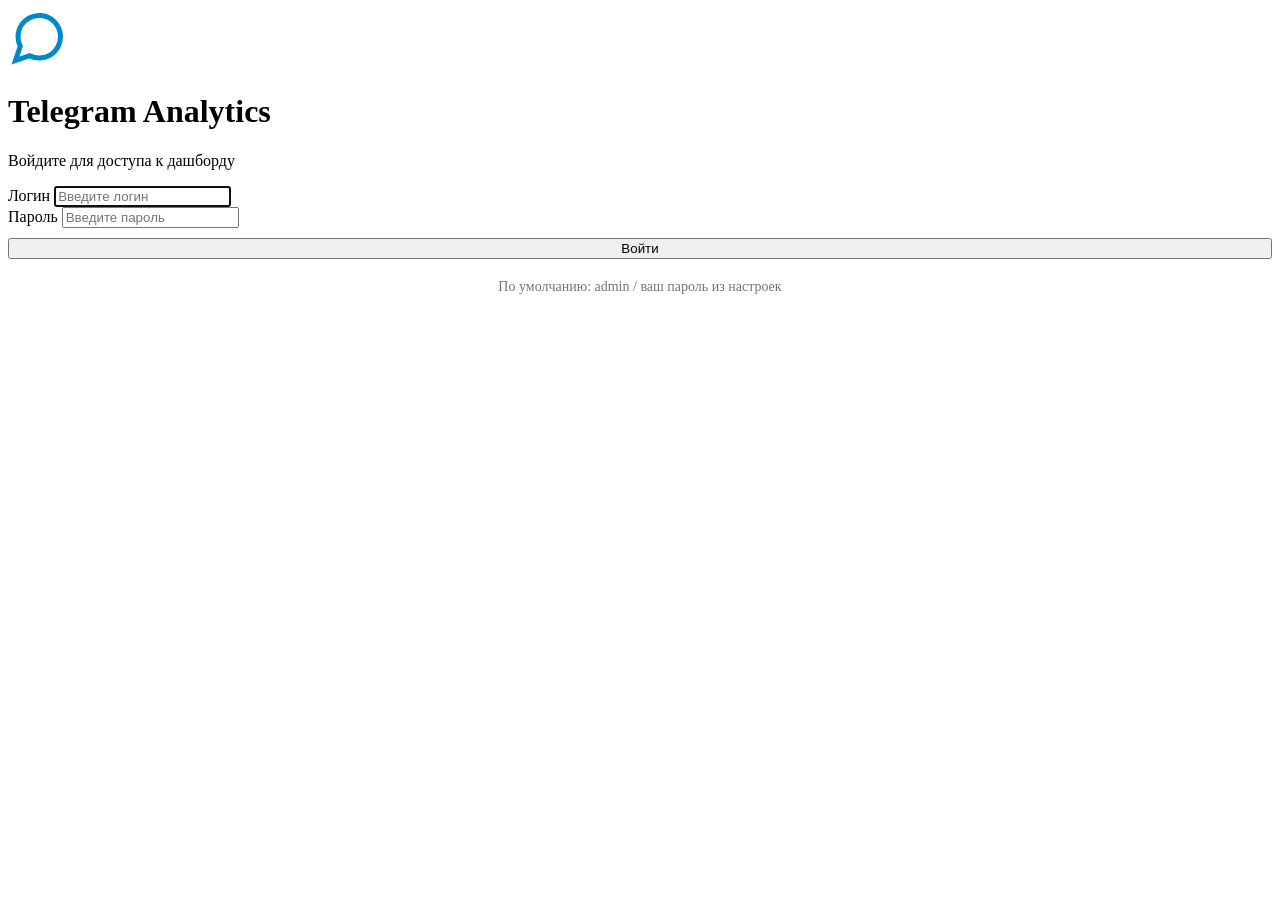
==== app/web/static/login.html @ 4b6a1834 "first commit" ====
<!DOCTYPE html>
<html lang="ru">
<head>
    <meta charset="UTF-8">
    <meta name="viewport" content="width=device-width, initial-scale=1.0">
    <title>Вход - Telegram Chat Analytics</title>
    <link rel="stylesheet" href="/static/style.css">
</head>
<body>
    <div class="login-container">
        <div class="login-card">
            <div class="login-header">
                <svg width="60" height="60" viewBox="0 0 24 24" fill="none" stroke="#0088cc" stroke-width="2">
                    <path d="M21 11.5a8.38 8.38 0 0 1-.9 3.8 8.5 8.5 0 0 1-7.6 4.7 8.38 8.38 0 0 1-3.8-.9L3 21l1.9-5.7a8.38 8.38 0 0 1-.9-3.8 8.5 8.5 0 0 1 4.7-7.6 8.38 8.38 0 0 1 3.8-.9h.5a8.48 8.48 0 0 1 8 8v.5z"/>
                </svg>
                <h1>Telegram Analytics</h1>
                <p>Войдите для доступа к дашборду</p>
            </div>

            <form id="loginForm">
                <div id="alertContainer"></div>

                <div class="form-group">
                    <label for="username" class="form-label">Логин</label>
                    <input
                        type="text"
                        id="username"
                        name="username"
                        class="form-control"
                        placeholder="Введите логин"
                        required
                        autofocus
                    >
                </div>

                <div class="form-group">
                    <label for="password" class="form-label">Пароль</label>
                    <input
                        type="password"
                        id="password"
                        name="password"
                        class="form-control"
                        placeholder="Введите пароль"
                        required
                    >
                </div>

                <button type="submit" class="btn btn-primary" style="width: 100%; margin-top: 10px;">
                    <span id="loginButtonText">Войти</span>
                    <span id="loginSpinner" class="loading" style="display: none;"></span>
                </button>
            </form>

            <p style="text-align: center; margin-top: 20px; color: #757575; font-size: 14px;">
                По умолчанию: admin / ваш пароль из настроек
            </p>
        </div>
    </div>

    <script>
        const loginForm = document.getElementById('loginForm');
        const usernameInput = document.getElementById('username');
        const passwordInput = document.getElementById('password');
        const loginButtonText = document.getElementById('loginButtonText');
        const loginSpinner = document.getElementById('loginSpinner');
        const alertContainer = document.getElementById('alertContainer');

        function showAlert(message, type = 'danger') {
            alertContainer.innerHTML = `
                <div class="alert alert-${type}">
                    ${message}
                </div>
            `;
            setTimeout(() => {
                alertContainer.innerHTML = '';
            }, 5000);
        }

        function setLoading(loading) {
            loginButtonText.style.display = loading ? 'none' : 'inline';
            loginSpinner.style.display = loading ? 'inline-block' : 'none';
            loginForm.querySelector('button[type="submit"]').disabled = loading;
        }

        loginForm.addEventListener('submit', async (e) => {
            e.preventDefault();

            const username = usernameInput.value.trim();
            const password = passwordInput.value;

            if (!username || !password) {
                showAlert('Пожалуйста, заполните все поля');
                return;
            }

            setLoading(true);

            try {
                const response = await fetch('/api/auth/login', {
                    method: 'POST',
                    headers: {
                        'Content-Type': 'application/json',
                    },
                    body: JSON.stringify({ username, password })
                });

                const data = await response.json();

                if (response.ok) {
                    // Store token
                    localStorage.setItem('token', data.access_token);
                    localStorage.setItem('username', data.username);

                    // Redirect to dashboard
                    window.location.href = '/';
                } else {
                    showAlert(data.detail || 'Ошибка входа', 'danger');
                }
            } catch (error) {
                showAlert('Ошибка соединения с сервером', 'danger');
                console.error('Login error:', error);
            } finally {
                setLoading(false);
            }
        });

        // Check if already logged in
        if (localStorage.getItem('token')) {
            window.location.href = '/';
        }

        // Allow Enter key to submit
        passwordInput.addEventListener('keypress', (e) => {
            if (e.key === 'Enter') {
                loginForm.dispatchEvent(new Event('submit'));
            }
        });
    </script>
</body>
</html>
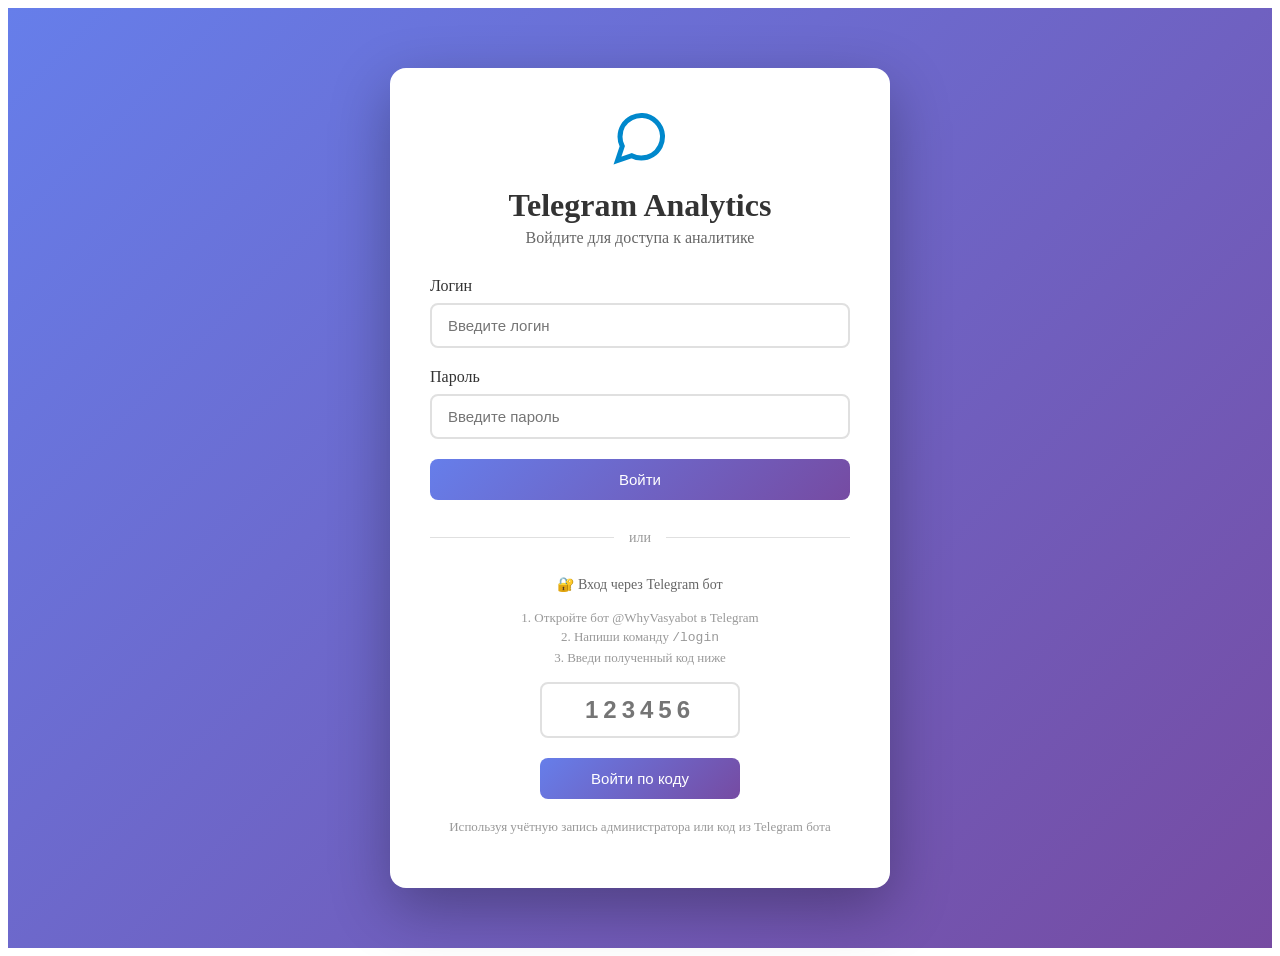
==== commit d97d1c60: "first rew" ====
--- a/app/web/static/login.html
+++ b/app/web/static/login.html
@@ -5,6 +5,146 @@
     <meta name="viewport" content="width=device-width, initial-scale=1.0">
     <title>Вход - Telegram Chat Analytics</title>
     <link rel="stylesheet" href="/static/style.css">
+    <script src="https://telegram.org/js/telegram-widget.js?4"></script>
+    <style>
+        .login-container {
+            min-height: 100vh;
+            display: flex;
+            align-items: center;
+            justify-content: center;
+            background: linear-gradient(135deg, #667eea 0%, #764ba2 100%);
+            padding: 20px;
+        }
+        .login-card {
+            background: white;
+            border-radius: 16px;
+            padding: 40px;
+            box-shadow: 0 20px 60px rgba(0,0,0,0.3);
+            width: 100%;
+            max-width: 420px;
+        }
+        .login-header {
+            text-align: center;
+            margin-bottom: 30px;
+        }
+        .login-header h1 {
+            margin: 15px 0 5px;
+            color: #333;
+        }
+        .login-header p {
+            color: #666;
+            margin: 0;
+        }
+        .form-group {
+            margin-bottom: 20px;
+        }
+        .form-label {
+            display: block;
+            margin-bottom: 8px;
+            font-weight: 500;
+            color: #333;
+        }
+        .form-control {
+            width: 100%;
+            padding: 12px 16px;
+            border: 2px solid #e0e0e0;
+            border-radius: 8px;
+            font-size: 15px;
+            box-sizing: border-box;
+            transition: border-color 0.3s;
+        }
+        .form-control:focus {
+            outline: none;
+            border-color: #667eea;
+        }
+        .btn {
+            padding: 12px 24px;
+            border: none;
+            border-radius: 8px;
+            font-size: 15px;
+            font-weight: 500;
+            cursor: pointer;
+            transition: all 0.3s;
+        }
+        .btn-primary {
+            background: linear-gradient(135deg, #667eea 0%, #764ba2 100%);
+            color: white;
+            width: 100%;
+        }
+        .btn-primary:hover:not(:disabled) {
+            transform: translateY(-2px);
+            box-shadow: 0 8px 20px rgba(102, 126, 234, 0.4);
+        }
+        .btn-primary:disabled {
+            opacity: 0.6;
+            cursor: not-allowed;
+        }
+        .btn-secondary {
+            background: #f0f0f0;
+            color: #333;
+        }
+        .alert {
+            padding: 12px 16px;
+            border-radius: 8px;
+            margin-bottom: 20px;
+        }
+        .alert-danger {
+            background: #fee;
+            color: #c33;
+            border: 1px solid #fcc;
+        }
+        .alert-success {
+            background: #efe;
+            color: #3c3;
+            border: 1px solid #cfc;
+        }
+        .loading {
+            display: inline-block;
+            width: 16px;
+            height: 16px;
+            border: 2px solid #fff;
+            border-radius: 50%;
+            border-top-color: transparent;
+            animation: spin 0.8s linear infinite;
+        }
+        @keyframes spin {
+            to { transform: rotate(360deg); }
+        }
+        details {
+            margin-top: 30px;
+        }
+        summary {
+            cursor: pointer;
+            color: #666;
+            font-size: 14px;
+            padding: 10px;
+            user-select: none;
+        }
+        summary:hover {
+            color: #333;
+        }
+        .telegram-widget-container {
+            margin: 30px 0;
+            text-align: center;
+        }
+        .divider {
+            display: flex;
+            align-items: center;
+            margin: 30px 0;
+        }
+        .divider::before,
+        .divider::after {
+            content: '';
+            flex: 1;
+            height: 1px;
+            background: #e0e0e0;
+        }
+        .divider span {
+            padding: 0 15px;
+            color: #999;
+            font-size: 14px;
+        }
+    </style>
 </head>
 <body>
     <div class="login-container">
@@ -14,9 +154,10 @@
                     <path d="M21 11.5a8.38 8.38 0 0 1-.9 3.8 8.5 8.5 0 0 1-7.6 4.7 8.38 8.38 0 0 1-3.8-.9L3 21l1.9-5.7a8.38 8.38 0 0 1-.9-3.8 8.5 8.5 0 0 1 4.7-7.6 8.38 8.38 0 0 1 3.8-.9h.5a8.48 8.48 0 0 1 8 8v.5z"/>
                 </svg>
                 <h1>Telegram Analytics</h1>
-                <p>Войдите для доступа к дашборду</p>
+                <p>Войдите для доступа к аналитике</p>
             </div>
 
+            <!-- Superadmin Login Form -->
             <form id="loginForm">
                 <div id="alertContainer"></div>
 
@@ -28,8 +169,8 @@
                         name="username"
                         class="form-control"
                         placeholder="Введите логин"
+                        autocomplete="username"
                         required
-                        autofocus
                     >
                 </div>
 
@@ -41,62 +182,118 @@
                         name="password"
                         class="form-control"
                         placeholder="Введите пароль"
+                        autocomplete="current-password"
                         required
                     >
                 </div>
 
-                <button type="submit" class="btn btn-primary" style="width: 100%; margin-top: 10px;">
+                <button type="submit" class="btn btn-primary">
                     <span id="loginButtonText">Войти</span>
                     <span id="loginSpinner" class="loading" style="display: none;"></span>
                 </button>
             </form>
 
-            <p style="text-align: center; margin-top: 20px; color: #757575; font-size: 14px;">
-                По умолчанию: admin / ваш пароль из настроек
+            <div class="divider">
+                <span>или</span>
+            </div>
+
+            <!-- OTP Login Section -->
+            <div style="text-align: center; margin: 20px 0;">
+                <p style="color: #666; font-size: 14px; margin-bottom: 15px;">
+                    🔐 Вход через Telegram бот
+                </p>
+                <p style="color: #999; font-size: 13px; margin-bottom: 15px; line-height: 1.5;">
+                    1. Откройте бот @WhyVasyabot в Telegram<br>
+                    2. Напиши команду <code>/login</code><br>
+                    3. Введи полученный код ниже
+                </p>
+                <form id="otpForm" style="max-width: 200px; margin: 0 auto;">
+                    <div class="form-group">
+                        <input
+                            type="text"
+                            id="otpCode"
+                            name="otpCode"
+                            class="form-control"
+                            placeholder="123456"
+                            maxlength="6"
+                            pattern="[0-9]{6}"
+                            style="text-align: center; font-size: 24px; letter-spacing: 5px; font-weight: bold;"
+                            autocomplete="one-time-code"
+                            required
+                        >
+                    </div>
+                    <button type="submit" class="btn btn-primary" style="width: 100%;">
+                        <span id="otpButtonText">Войти по коду</span>
+                        <span id="otpSpinner" class="loading" style="display: none;"></span>
+                    </button>
+                </form>
+            </div>
+
+            <!-- Telegram Login Widget (hidden, replaced with OTP) -->
+            <div id="telegram-login-btn" class="telegram-widget-container" style="display: none;"></div>
+
+            <p style="text-align: center; margin-top: 20px; color: #999; font-size: 13px;">
+                Используя учётную запись администратора или код из Telegram бота
             </p>
         </div>
     </div>
 
     <script>
-        const loginForm = document.getElementById('loginForm');
-        const usernameInput = document.getElementById('username');
-        const passwordInput = document.getElementById('password');
-        const loginButtonText = document.getElementById('loginButtonText');
-        const loginSpinner = document.getElementById('loginSpinner');
-        const alertContainer = document.getElementById('alertContainer');
-
+        const botUsername = 'YOUR_BOT_USERNAME';
+
+        // Debug: Log bot username
+        console.log('[DEBUG] Bot username:', botUsername);
+        console.log('[DEBUG] Widget should load:', botUsername && botUsername !== '__CONFIG_PLACEHOLDER__');
+
+        // Clear any password from URL (security)
+        if (window.location.search && window.location.search.includes('password')) {
+            const url = new URL(window.location.href);
+            url.searchParams.delete('password');
+            window.history.replaceState({}, '', url.toString());
+        }
+
+        // Check if already logged in
+        if (localStorage.getItem('token')) {
+            window.location.href = '/';
+        }
+
+        // Show alert message
         function showAlert(message, type = 'danger') {
-            alertContainer.innerHTML = `
+            const container = document.getElementById('alertContainer');
+            container.innerHTML = `
                 <div class="alert alert-${type}">
                     ${message}
                 </div>
             `;
             setTimeout(() => {
-                alertContainer.innerHTML = '';
+                container.innerHTML = '';
             }, 5000);
         }
 
+        // Set loading state
         function setLoading(loading) {
-            loginButtonText.style.display = loading ? 'none' : 'inline';
-            loginSpinner.style.display = loading ? 'inline-block' : 'none';
-            loginForm.querySelector('button[type="submit"]').disabled = loading;
-        }
-
+            document.getElementById('loginButtonText').style.display = loading ? 'none' : 'inline';
+            document.getElementById('loginSpinner').style.display = loading ? 'inline-block' : 'none';
+            document.querySelector('#loginForm button[type="submit"]').disabled = loading;
+        }
+
+        // Login form handler
+        const loginForm = document.getElementById('loginForm');
         loginForm.addEventListener('submit', async (e) => {
             e.preventDefault();
 
-            const username = usernameInput.value.trim();
-            const password = passwordInput.value;
+            const username = document.getElementById('username').value.trim();
+            const password = document.getElementById('password').value;
 
             if (!username || !password) {
-                showAlert('Пожалуйста, заполните все поля');
+                showAlert('Пожалуйста, введите логин и пароль');
                 return;
             }
 
             setLoading(true);
 
             try {
-                const response = await fetch('/api/auth/login', {
+                const response = await fetch('/api/auth/superadmin', {
                     method: 'POST',
                     headers: {
                         'Content-Type': 'application/json',
@@ -109,10 +306,19 @@
                 if (response.ok) {
                     // Store token
                     localStorage.setItem('token', data.access_token);
-                    localStorage.setItem('username', data.username);
-
-                    // Redirect to dashboard
-                    window.location.href = '/';
+                    // Fetch user info to get role
+                    fetch('/api/auth/me', {
+                        headers: { 'Authorization': `Bearer ${data.access_token}` }
+                    }).then(resp => resp.json()).then(userInfo => {
+                        localStorage.setItem('username', userInfo.username);
+                        localStorage.setItem('is_superadmin', userInfo.is_superadmin);
+                        window.location.href = '/';
+                    }).catch(() => {
+                        // Fallback - superadmin is always admin
+                        localStorage.setItem('username', username);
+                        localStorage.setItem('is_superadmin', 'true');
+                        window.location.href = '/';
+                    });
                 } else {
                     showAlert(data.detail || 'Ошибка входа', 'danger');
                 }
@@ -124,17 +330,162 @@
             }
         });
 
-        // Check if already logged in
-        if (localStorage.getItem('token')) {
-            window.location.href = '/';
-        }
-
-        // Allow Enter key to submit
-        passwordInput.addEventListener('keypress', (e) => {
-            if (e.key === 'Enter') {
-                loginForm.dispatchEvent(new Event('submit'));
+        // OTP Login form handler
+        const otpForm = document.getElementById('otpForm');
+        if (otpForm) {
+            otpForm.addEventListener('submit', async (e) => {
+                e.preventDefault();
+
+                const code = document.getElementById('otpCode').value.trim();
+
+                if (!code || code.length !== 6 || !/^\d{6}$/.test(code)) {
+                    showAlert('Введите 6-значный код из Telegram');
+                    return;
+                }
+
+                setOtpLoading(true);
+
+                try {
+                    const response = await fetch('/api/auth/otp', {
+                        method: 'POST',
+                        headers: {
+                            'Content-Type': 'application/json',
+                        },
+                        body: JSON.stringify({ code })
+                    });
+
+                    const data = await response.json();
+
+                    if (response.ok) {
+                        // Store token
+                        localStorage.setItem('token', data.access_token);
+                        // Store user info (fetch from /me endpoint)
+                        fetch('/api/auth/me', {
+                            headers: { 'Authorization': `Bearer ${data.access_token}` }
+                        }).then(resp => resp.json()).then(user => {
+                            localStorage.setItem('username', user.username);
+                            localStorage.setItem('is_superadmin', user.is_superadmin);
+                            // Redirect to dashboard
+                            window.location.href = '/';
+                        }).catch(() => {
+                            // Fallback if /me fails
+                            window.location.href = '/';
+                        });
+                    } else {
+                        showAlert(data.detail || 'Неверный или устаревший код', 'danger');
+                    }
+                } catch (error) {
+                    showAlert('Ошибка соединения с сервером', 'danger');
+                    console.error('OTP login error:', error);
+                } finally {
+                    setOtpLoading(false);
+                }
+            });
+        }
+
+        // Set OTP loading state
+        function setOtpLoading(loading) {
+            document.getElementById('otpButtonText').style.display = loading ? 'none' : 'inline';
+            document.getElementById('otpSpinner').style.display = loading ? 'inline-block' : 'none';
+            document.querySelector('#otpForm button[type="submit"]').disabled = loading;
+        }
+
+        // Auto-format OTP input (only digits, max 6)
+        const otpInput = document.getElementById('otpCode');
+        if (otpInput) {
+            otpInput.addEventListener('input', (e) => {
+                e.target.value = e.target.value.replace(/\D/g, '').slice(0, 6);
+            });
+        }
+
+        // Telegram Login Widget initialization
+        console.log('[DEBUG] Checking widget conditions...');
+        if (botUsername && botUsername !== '__CONFIG_PLACEHOLDER__' && botUsername.trim() !== '') {
+            console.log('[DEBUG] Initializing Telegram widget for:', botUsername);
+
+            // Wait for Telegram script to load
+            window.addEventListener('load', function() {
+                setTimeout(function() {
+                    console.log('[DEBUG] Page loaded, checking Telegram object...');
+
+                    if (typeof Telegram === 'undefined') {
+                        console.error('[ERROR] Telegram object not found - script failed to load');
+                        const widgetContainer = document.getElementById('telegram-login-btn');
+                        if (widgetContainer) {
+                            widgetContainer.innerHTML = '<p style="color: #c33;">Telegram Widget не загрузился</p>';
+                        }
+                        return;
+                    }
+
+                    console.log('[DEBUG] Telegram object found, calling Widget.Login');
+
+                    // Create script element dynamically with proper data attributes
+                    const script = document.createElement('script');
+                    script.async = true;
+                    script.src = 'https://telegram.org/js/telegram-widget.js?4';
+                    script.setAttribute('data-telegram-login', botUsername);
+                    script.setAttribute('data-size', 'large');
+                    script.setAttribute('data-radius', '8');
+                    script.setAttribute('data-request-access', 'write');
+                    script.setAttribute('data-userpic', 'true');
+
+                    // Define the callback function globally
+                    window.onTelegramAuth = async function(user) {
+                        console.log('[DEBUG] Telegram auth successful:', user);
+                        try {
+                            const response = await fetch('/api/auth/telegram', {
+                                method: 'POST',
+                                headers: {
+                                    'Content-Type': 'application/json',
+                                },
+                                body: JSON.stringify(user)
+                            });
+
+                            const data = await response.json();
+
+                            if (response.ok) {
+                                localStorage.setItem('token', data.access_token);
+                                // Fetch user info to get role
+                                fetch('/api/auth/me', {
+                                    headers: { 'Authorization': `Bearer ${data.access_token}` }
+                                }).then(resp => resp.json()).then(userInfo => {
+                                    localStorage.setItem('username', userInfo.username);
+                                    localStorage.setItem('is_superadmin', userInfo.is_superadmin);
+                                    window.location.href = '/';
+                                }).catch(() => {
+                                    // Fallback
+                                    localStorage.setItem('username', user.first_name || user.username);
+                                    window.location.href = '/';
+                                });
+                            } else {
+                                showAlert('Ошибка авторизации: ' + (data.detail || 'неизвестная ошибка'), 'danger');
+                            }
+                        } catch (error) {
+                            showAlert('Ошибка соединения с сервером', 'danger');
+                            console.error('Telegram auth error:', error);
+                        }
+                    };
+
+                    script.setAttribute('data-onauth', 'onTelegramAuth(user)');
+
+                    const widgetContainer = document.getElementById('telegram-login-btn');
+                    if (widgetContainer) {
+                        widgetContainer.innerHTML = '';
+                        widgetContainer.appendChild(script);
+                        console.log('[DEBUG] Telegram Widget script added to container');
+                    } else {
+                        console.error('[ERROR] Widget container not found');
+                    }
+                }, 500);
+            });
+        } else {
+            // Hide Telegram widget if not configured
+            console.log('[DEBUG] Widget not configured, hiding');
+            const widgetContainer = document.getElementById('telegram-login-btn');
+            if (widgetContainer) {
+                widgetContainer.style.display = 'none';
             }
-        });
+        }
     </script>
 </body>
 </html>
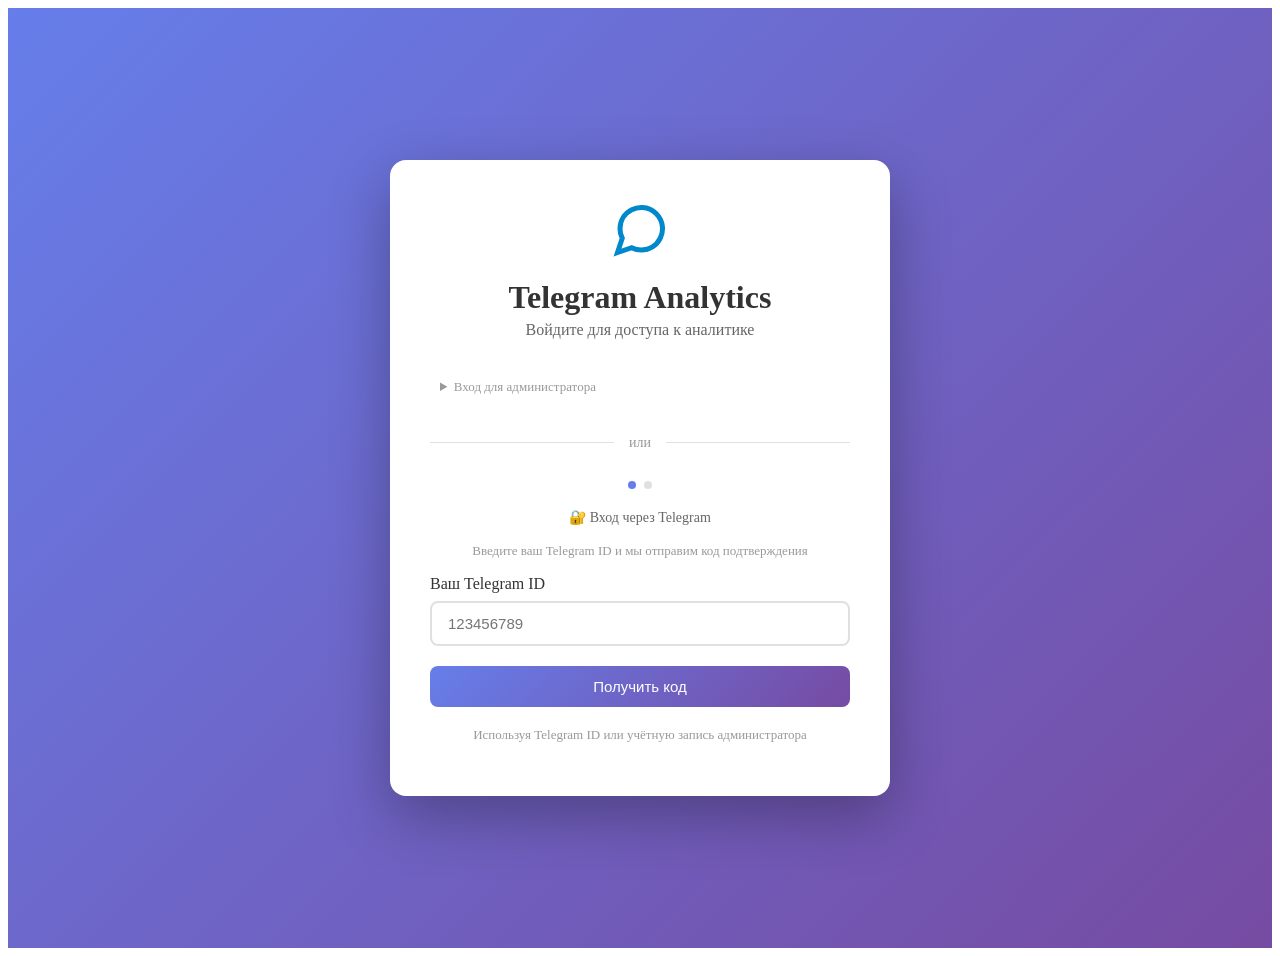
==== commit 412346f4: "v02r" ====
--- a/app/web/static/login.html
+++ b/app/web/static/login.html
@@ -5,7 +5,6 @@
     <meta name="viewport" content="width=device-width, initial-scale=1.0">
     <title>Вход - Telegram Chat Analytics</title>
     <link rel="stylesheet" href="/static/style.css">
-    <script src="https://telegram.org/js/telegram-widget.js?4"></script>
     <style>
         .login-container {
             min-height: 100vh;
@@ -98,6 +97,11 @@
             color: #3c3;
             border: 1px solid #cfc;
         }
+        .alert-info {
+            background: #eef6ff;
+            color: #0066cc;
+            border: 1px solid #b3d9ff;
+        }
         .loading {
             display: inline-block;
             width: 16px;
@@ -110,23 +114,6 @@
         @keyframes spin {
             to { transform: rotate(360deg); }
         }
-        details {
-            margin-top: 30px;
-        }
-        summary {
-            cursor: pointer;
-            color: #666;
-            font-size: 14px;
-            padding: 10px;
-            user-select: none;
-        }
-        summary:hover {
-            color: #333;
-        }
-        .telegram-widget-container {
-            margin: 30px 0;
-            text-align: center;
-        }
         .divider {
             display: flex;
             align-items: center;
@@ -143,6 +130,27 @@
             padding: 0 15px;
             color: #999;
             font-size: 14px;
+        }
+        .otp-step {
+            display: none;
+        }
+        .otp-step.active {
+            display: block;
+        }
+        .step-indicator {
+            display: flex;
+            justify-content: center;
+            gap: 8px;
+            margin-bottom: 20px;
+        }
+        .step-dot {
+            width: 8px;
+            height: 8px;
+            border-radius: 50%;
+            background: #e0e0e0;
+        }
+        .step-dot.active {
+            background: #667eea;
         }
     </style>
 </head>
@@ -158,92 +166,133 @@
             </div>
 
             <!-- Superadmin Login Form -->
-            <form id="loginForm">
-                <div id="alertContainer"></div>
-
-                <div class="form-group">
-                    <label for="username" class="form-label">Логин</label>
-                    <input
-                        type="text"
-                        id="username"
-                        name="username"
-                        class="form-control"
-                        placeholder="Введите логин"
-                        autocomplete="username"
-                        required
-                    >
-                </div>
-
-                <div class="form-group">
-                    <label for="password" class="form-label">Пароль</label>
-                    <input
-                        type="password"
-                        id="password"
-                        name="password"
-                        class="form-control"
-                        placeholder="Введите пароль"
-                        autocomplete="current-password"
-                        required
-                    >
-                </div>
-
-                <button type="submit" class="btn btn-primary">
-                    <span id="loginButtonText">Войти</span>
-                    <span id="loginSpinner" class="loading" style="display: none;"></span>
-                </button>
+            <form id="superadminForm">
+                <div id="superadminAlertContainer"></div>
+
+                <details style="margin-bottom: 20px;">
+                    <summary style="cursor: pointer; color: #999; font-size: 13px; padding: 10px;">
+                        Вход для администратора
+                    </summary>
+
+                    <div style="margin-top: 15px;">
+                        <div class="form-group">
+                            <label for="username" class="form-label">Логин</label>
+                            <input
+                                type="text"
+                                id="username"
+                                name="username"
+                                class="form-control"
+                                placeholder="Введите логин"
+                                autocomplete="username"
+                            >
+                        </div>
+
+                        <div class="form-group">
+                            <label for="password" class="form-label">Пароль</label>
+                            <input
+                                type="password"
+                                id="password"
+                                name="password"
+                                class="form-control"
+                                placeholder="Введите пароль"
+                                autocomplete="current-password"
+                            >
+                        </div>
+
+                        <button type="submit" class="btn btn-primary">
+                            <span id="superadminButtonText">Войти</span>
+                            <span id="superadminSpinner" class="loading" style="display: none;"></span>
+                        </button>
+                    </div>
+                </details>
             </form>
 
             <div class="divider">
                 <span>или</span>
             </div>
 
-            <!-- OTP Login Section -->
-            <div style="text-align: center; margin: 20px 0;">
-                <p style="color: #666; font-size: 14px; margin-bottom: 15px;">
-                    🔐 Вход через Telegram бот
-                </p>
-                <p style="color: #999; font-size: 13px; margin-bottom: 15px; line-height: 1.5;">
-                    1. Откройте бот @WhyVasyabot в Telegram<br>
-                    2. Напиши команду <code>/login</code><br>
-                    3. Введи полученный код ниже
-                </p>
-                <form id="otpForm" style="max-width: 200px; margin: 0 auto;">
-                    <div class="form-group">
-                        <input
-                            type="text"
-                            id="otpCode"
-                            name="otpCode"
-                            class="form-control"
-                            placeholder="123456"
-                            maxlength="6"
-                            pattern="[0-9]{6}"
-                            style="text-align: center; font-size: 24px; letter-spacing: 5px; font-weight: bold;"
-                            autocomplete="one-time-code"
-                            required
-                        >
-                    </div>
-                    <button type="submit" class="btn btn-primary" style="width: 100%;">
-                        <span id="otpButtonText">Войти по коду</span>
-                        <span id="otpSpinner" class="loading" style="display: none;"></span>
-                    </button>
-                </form>
+            <!-- OTP Login Section - Two Step Flow -->
+            <div id="otpSection">
+                <div id="otpAlertContainer"></div>
+
+                <!-- Step Indicator -->
+                <div class="step-indicator">
+                    <div class="step-dot active" id="step1Dot"></div>
+                    <div class="step-dot" id="step2Dot"></div>
+                </div>
+
+                <!-- Step 1: Enter Telegram ID -->
+                <div id="otpStep1" class="otp-step active">
+                    <p style="color: #666; font-size: 14px; margin-bottom: 15px; text-align: center;">
+                        🔐 Вход через Telegram
+                    </p>
+                    <p style="color: #999; font-size: 13px; margin-bottom: 15px; text-align: center; line-height: 1.5;">
+                        Введите ваш Telegram ID и мы отправим код подтверждения
+                    </p>
+                    <form id="requestOtpForm">
+                        <div class="form-group">
+                            <label for="telegramId" class="form-label">Ваш Telegram ID</label>
+                            <input
+                                type="text"
+                                id="telegramId"
+                                name="telegramId"
+                                class="form-control"
+                                placeholder="123456789"
+                                autocomplete="tel"
+                                required
+                            >
+                        </div>
+                        <button type="submit" class="btn btn-primary">
+                            <span id="requestOtpButtonText">Получить код</span>
+                            <span id="requestOtpSpinner" class="loading" style="display: none;"></span>
+                        </button>
+                    </form>
+                </div>
+
+                <!-- Step 2: Enter OTP Code -->
+                <div id="otpStep2" class="otp-step">
+                    <p style="color: #666; font-size: 14px; margin-bottom: 15px; text-align: center;">
+                        📱 Введите код из Telegram
+                    </p>
+                    <p style="color: #999; font-size: 13px; margin-bottom: 15px; text-align: center; line-height: 1.5;">
+                        Код отправлен в Telegram<br>
+                        <small id="telegramIdDisplay"></small>
+                    </p>
+                    <form id="verifyOtpForm">
+                        <div class="form-group">
+                            <input
+                                type="text"
+                                id="otpCode"
+                                name="otpCode"
+                                class="form-control"
+                                placeholder="123456"
+                                maxlength="6"
+                                pattern="[0-9]{6}"
+                                style="text-align: center; font-size: 24px; letter-spacing: 5px; font-weight: bold;"
+                                autocomplete="one-time-code"
+                                required
+                            >
+                        </div>
+                        <button type="submit" class="btn btn-primary">
+                            <span id="verifyOtpButtonText">Войти</span>
+                            <span id="verifyOtpSpinner" class="loading" style="display: none;"></span>
+                        </button>
+                        <button type="button" id="backToStep1" class="btn btn-secondary" style="width: 100%; margin-top: 10px;">
+                            Назад
+                        </button>
+                    </form>
+                </div>
             </div>
 
-            <!-- Telegram Login Widget (hidden, replaced with OTP) -->
-            <div id="telegram-login-btn" class="telegram-widget-container" style="display: none;"></div>
-
             <p style="text-align: center; margin-top: 20px; color: #999; font-size: 13px;">
-                Используя учётную запись администратора или код из Telegram бота
+                Используя Telegram ID или учётную запись администратора
             </p>
         </div>
     </div>
 
     <script>
-        const botUsername = 'YOUR_BOT_USERNAME';
-
-        // Debug: Log bot username
-        console.log('[DEBUG] Bot username:', botUsername);
-        console.log('[DEBUG] Widget should load:', botUsername && botUsername !== '__CONFIG_PLACEHOLDER__');
+        // State
+        let currentTelegramId = null;
 
         // Clear any password from URL (security)
         if (window.location.search && window.location.search.includes('password')) {
@@ -257,40 +306,36 @@
             window.location.href = '/';
         }
 
-        // Show alert message
-        function showAlert(message, type = 'danger') {
-            const container = document.getElementById('alertContainer');
-            container.innerHTML = `
+        // Show alert message in specific container
+        function showAlert(message, type = 'danger', container = 'alertContainer') {
+            const alertContainer = document.getElementById(container);
+            if (!alertContainer) return;
+
+            alertContainer.innerHTML = `
                 <div class="alert alert-${type}">
                     ${message}
                 </div>
             `;
             setTimeout(() => {
-                container.innerHTML = '';
+                alertContainer.innerHTML = '';
             }, 5000);
         }
 
-        // Set loading state
-        function setLoading(loading) {
-            document.getElementById('loginButtonText').style.display = loading ? 'none' : 'inline';
-            document.getElementById('loginSpinner').style.display = loading ? 'inline-block' : 'none';
-            document.querySelector('#loginForm button[type="submit"]').disabled = loading;
-        }
-
-        // Login form handler
-        const loginForm = document.getElementById('loginForm');
-        loginForm.addEventListener('submit', async (e) => {
+        // ========== Superadmin Login ==========
+
+        const superadminForm = document.getElementById('superadminForm');
+        superadminForm.addEventListener('submit', async (e) => {
             e.preventDefault();
 
             const username = document.getElementById('username').value.trim();
             const password = document.getElementById('password').value;
 
             if (!username || !password) {
-                showAlert('Пожалуйста, введите логин и пароль');
+                showAlert('Пожалуйста, введите логин и пароль', 'danger', 'superadminAlertContainer');
                 return;
             }
 
-            setLoading(true);
+            setSuperadminLoading(true);
 
             try {
                 const response = await fetch('/api/auth/superadmin', {
@@ -304,9 +349,7 @@
                 const data = await response.json();
 
                 if (response.ok) {
-                    // Store token
                     localStorage.setItem('token', data.access_token);
-                    // Fetch user info to get role
                     fetch('/api/auth/me', {
                         headers: { 'Authorization': `Bearer ${data.access_token}` }
                     }).then(resp => resp.json()).then(userInfo => {
@@ -314,81 +357,146 @@
                         localStorage.setItem('is_superadmin', userInfo.is_superadmin);
                         window.location.href = '/';
                     }).catch(() => {
-                        // Fallback - superadmin is always admin
                         localStorage.setItem('username', username);
                         localStorage.setItem('is_superadmin', 'true');
                         window.location.href = '/';
                     });
                 } else {
-                    showAlert(data.detail || 'Ошибка входа', 'danger');
+                    showAlert(data.detail || 'Ошибка входа', 'danger', 'superadminAlertContainer');
                 }
             } catch (error) {
-                showAlert('Ошибка соединения с сервером', 'danger');
+                showAlert('Ошибка соединения с сервером', 'danger', 'superadminAlertContainer');
                 console.error('Login error:', error);
             } finally {
-                setLoading(false);
+                setSuperadminLoading(false);
             }
         });
 
-        // OTP Login form handler
-        const otpForm = document.getElementById('otpForm');
-        if (otpForm) {
-            otpForm.addEventListener('submit', async (e) => {
-                e.preventDefault();
-
-                const code = document.getElementById('otpCode').value.trim();
-
-                if (!code || code.length !== 6 || !/^\d{6}$/.test(code)) {
-                    showAlert('Введите 6-значный код из Telegram');
-                    return;
+        function setSuperadminLoading(loading) {
+            document.getElementById('superadminButtonText').style.display = loading ? 'none' : 'inline';
+            document.getElementById('superadminSpinner').style.display = loading ? 'inline-block' : 'none';
+            document.querySelector('#superadminForm button[type="submit"]').disabled = loading;
+        }
+
+        // ========== OTP Login - Step 1: Request OTP ==========
+
+        const requestOtpForm = document.getElementById('requestOtpForm');
+        requestOtpForm.addEventListener('submit', async (e) => {
+            e.preventDefault();
+
+            const telegramId = document.getElementById('telegramId').value.trim();
+
+            if (!telegramId || !/^\d{7,15}$/.test(telegramId)) {
+                showAlert('Введите корректный Telegram ID (7-15 цифр)', 'danger', 'otpAlertContainer');
+                return;
+            }
+
+            setRequestOtpLoading(true);
+
+            try {
+                const response = await fetch('/api/auth/request-otp', {
+                    method: 'POST',
+                    headers: {
+                        'Content-Type': 'application/json',
+                    },
+                    body: JSON.stringify({ telegram_id: parseInt(telegramId) })
+                });
+
+                const data = await response.json();
+
+                if (response.ok) {
+                    // Store telegram_id for next step
+                    currentTelegramId = parseInt(telegramId);
+
+                    // Show success message
+                    showAlert('Код отправлен в Telegram! Проверьте сообщения.', 'success', 'otpAlertContainer');
+
+                    // Move to step 2
+                    goToStep2();
+                } else {
+                    showAlert(data.detail || 'Ошибка отправки кода', 'danger', 'otpAlertContainer');
                 }
-
-                setOtpLoading(true);
-
-                try {
-                    const response = await fetch('/api/auth/otp', {
-                        method: 'POST',
-                        headers: {
-                            'Content-Type': 'application/json',
-                        },
-                        body: JSON.stringify({ code })
+            } catch (error) {
+                showAlert('Ошибка соединения с сервером', 'danger', 'otpAlertContainer');
+                console.error('Request OTP error:', error);
+            } finally {
+                setRequestOtpLoading(false);
+            }
+        });
+
+        function setRequestOtpLoading(loading) {
+            document.getElementById('requestOtpButtonText').style.display = loading ? 'none' : 'inline';
+            document.getElementById('requestOtpSpinner').style.display = loading ? 'inline-block' : 'none';
+            document.querySelector('#requestOtpForm button[type="submit"]').disabled = loading;
+        }
+
+        // Auto-format Telegram ID input (only digits)
+        const telegramIdInput = document.getElementById('telegramId');
+        telegramIdInput.addEventListener('input', (e) => {
+            e.target.value = e.target.value.replace(/\D/g, '').slice(0, 15);
+        });
+
+        // ========== OTP Login - Step 2: Verify OTP ==========
+
+        const verifyOtpForm = document.getElementById('verifyOtpForm');
+        verifyOtpForm.addEventListener('submit', async (e) => {
+            e.preventDefault();
+
+            const code = document.getElementById('otpCode').value.trim();
+
+            if (!code || code.length !== 6 || !/^\d{6}$/.test(code)) {
+                showAlert('Введите 6-значный код из Telegram', 'danger', 'otpAlertContainer');
+                return;
+            }
+
+            setVerifyOtpLoading(true);
+
+            try {
+                const response = await fetch('/api/auth/verify-otp', {
+                    method: 'POST',
+                    headers: {
+                        'Content-Type': 'application/json',
+                    },
+                    body: JSON.stringify({
+                        telegram_id: currentTelegramId,
+                        otp: code
+                    })
+                });
+
+                const data = await response.json();
+
+                if (response.ok) {
+                    localStorage.setItem('token', data.access_token);
+                    fetch('/api/auth/me', {
+                        headers: { 'Authorization': `Bearer ${data.access_token}` }
+                    }).then(resp => resp.json()).then(user => {
+                        localStorage.setItem('username', user.username);
+                        localStorage.setItem('is_superadmin', user.is_superadmin);
+                        window.location.href = '/';
+                    }).catch(() => {
+                        window.location.href = '/';
                     });
-
-                    const data = await response.json();
-
-                    if (response.ok) {
-                        // Store token
-                        localStorage.setItem('token', data.access_token);
-                        // Store user info (fetch from /me endpoint)
-                        fetch('/api/auth/me', {
-                            headers: { 'Authorization': `Bearer ${data.access_token}` }
-                        }).then(resp => resp.json()).then(user => {
-                            localStorage.setItem('username', user.username);
-                            localStorage.setItem('is_superadmin', user.is_superadmin);
-                            // Redirect to dashboard
-                            window.location.href = '/';
-                        }).catch(() => {
-                            // Fallback if /me fails
-                            window.location.href = '/';
-                        });
-                    } else {
-                        showAlert(data.detail || 'Неверный или устаревший код', 'danger');
-                    }
-                } catch (error) {
-                    showAlert('Ошибка соединения с сервером', 'danger');
-                    console.error('OTP login error:', error);
-                } finally {
-                    setOtpLoading(false);
+                } else {
+                    showAlert(data.detail || 'Неверный или устаревший код', 'danger', 'otpAlertContainer');
                 }
-            });
-        }
-
-        // Set OTP loading state
-        function setOtpLoading(loading) {
-            document.getElementById('otpButtonText').style.display = loading ? 'none' : 'inline';
-            document.getElementById('otpSpinner').style.display = loading ? 'inline-block' : 'none';
-            document.querySelector('#otpForm button[type="submit"]').disabled = loading;
-        }
+            } catch (error) {
+                showAlert('Ошибка соединения с сервером', 'danger', 'otpAlertContainer');
+                console.error('Verify OTP error:', error);
+            } finally {
+                setVerifyOtpLoading(false);
+            }
+        });
+
+        function setVerifyOtpLoading(loading) {
+            document.getElementById('verifyOtpButtonText').style.display = loading ? 'none' : 'inline';
+            document.getElementById('verifyOtpSpinner').style.display = loading ? 'inline-block' : 'none';
+            document.querySelector('#verifyOtpForm button[type="submit"]').disabled = loading;
+        }
+
+        // Back to step 1
+        document.getElementById('backToStep1').addEventListener('click', () => {
+            goToStep1();
+        });
 
         // Auto-format OTP input (only digits, max 6)
         const otpInput = document.getElementById('otpCode');
@@ -398,93 +506,32 @@
             });
         }
 
-        // Telegram Login Widget initialization
-        console.log('[DEBUG] Checking widget conditions...');
-        if (botUsername && botUsername !== '__CONFIG_PLACEHOLDER__' && botUsername.trim() !== '') {
-            console.log('[DEBUG] Initializing Telegram widget for:', botUsername);
-
-            // Wait for Telegram script to load
-            window.addEventListener('load', function() {
-                setTimeout(function() {
-                    console.log('[DEBUG] Page loaded, checking Telegram object...');
-
-                    if (typeof Telegram === 'undefined') {
-                        console.error('[ERROR] Telegram object not found - script failed to load');
-                        const widgetContainer = document.getElementById('telegram-login-btn');
-                        if (widgetContainer) {
-                            widgetContainer.innerHTML = '<p style="color: #c33;">Telegram Widget не загрузился</p>';
-                        }
-                        return;
-                    }
-
-                    console.log('[DEBUG] Telegram object found, calling Widget.Login');
-
-                    // Create script element dynamically with proper data attributes
-                    const script = document.createElement('script');
-                    script.async = true;
-                    script.src = 'https://telegram.org/js/telegram-widget.js?4';
-                    script.setAttribute('data-telegram-login', botUsername);
-                    script.setAttribute('data-size', 'large');
-                    script.setAttribute('data-radius', '8');
-                    script.setAttribute('data-request-access', 'write');
-                    script.setAttribute('data-userpic', 'true');
-
-                    // Define the callback function globally
-                    window.onTelegramAuth = async function(user) {
-                        console.log('[DEBUG] Telegram auth successful:', user);
-                        try {
-                            const response = await fetch('/api/auth/telegram', {
-                                method: 'POST',
-                                headers: {
-                                    'Content-Type': 'application/json',
-                                },
-                                body: JSON.stringify(user)
-                            });
-
-                            const data = await response.json();
-
-                            if (response.ok) {
-                                localStorage.setItem('token', data.access_token);
-                                // Fetch user info to get role
-                                fetch('/api/auth/me', {
-                                    headers: { 'Authorization': `Bearer ${data.access_token}` }
-                                }).then(resp => resp.json()).then(userInfo => {
-                                    localStorage.setItem('username', userInfo.username);
-                                    localStorage.setItem('is_superadmin', userInfo.is_superadmin);
-                                    window.location.href = '/';
-                                }).catch(() => {
-                                    // Fallback
-                                    localStorage.setItem('username', user.first_name || user.username);
-                                    window.location.href = '/';
-                                });
-                            } else {
-                                showAlert('Ошибка авторизации: ' + (data.detail || 'неизвестная ошибка'), 'danger');
-                            }
-                        } catch (error) {
-                            showAlert('Ошибка соединения с сервером', 'danger');
-                            console.error('Telegram auth error:', error);
-                        }
-                    };
-
-                    script.setAttribute('data-onauth', 'onTelegramAuth(user)');
-
-                    const widgetContainer = document.getElementById('telegram-login-btn');
-                    if (widgetContainer) {
-                        widgetContainer.innerHTML = '';
-                        widgetContainer.appendChild(script);
-                        console.log('[DEBUG] Telegram Widget script added to container');
-                    } else {
-                        console.error('[ERROR] Widget container not found');
-                    }
-                }, 500);
-            });
-        } else {
-            // Hide Telegram widget if not configured
-            console.log('[DEBUG] Widget not configured, hiding');
-            const widgetContainer = document.getElementById('telegram-login-btn');
-            if (widgetContainer) {
-                widgetContainer.style.display = 'none';
-            }
+        // ========== Step Navigation ==========
+
+        function goToStep2() {
+            document.getElementById('otpStep1').classList.remove('active');
+            document.getElementById('otpStep2').classList.add('active');
+            document.getElementById('step1Dot').classList.remove('active');
+            document.getElementById('step2Dot').classList.add('active');
+            document.getElementById('telegramIdDisplay').textContent = `Telegram ID: ${currentTelegramId}`;
+
+            // Clear previous alerts
+            document.getElementById('otpAlertContainer').innerHTML = '';
+
+            // Focus on OTP input
+            setTimeout(() => {
+                document.getElementById('otpCode').focus();
+            }, 100);
+        }
+
+        function goToStep1() {
+            document.getElementById('otpStep2').classList.remove('active');
+            document.getElementById('otpStep1').classList.add('active');
+            document.getElementById('step2Dot').classList.remove('active');
+            document.getElementById('step1Dot').classList.add('active');
+
+            // Clear OTP input
+            document.getElementById('otpCode').value = '';
         }
     </script>
 </body>
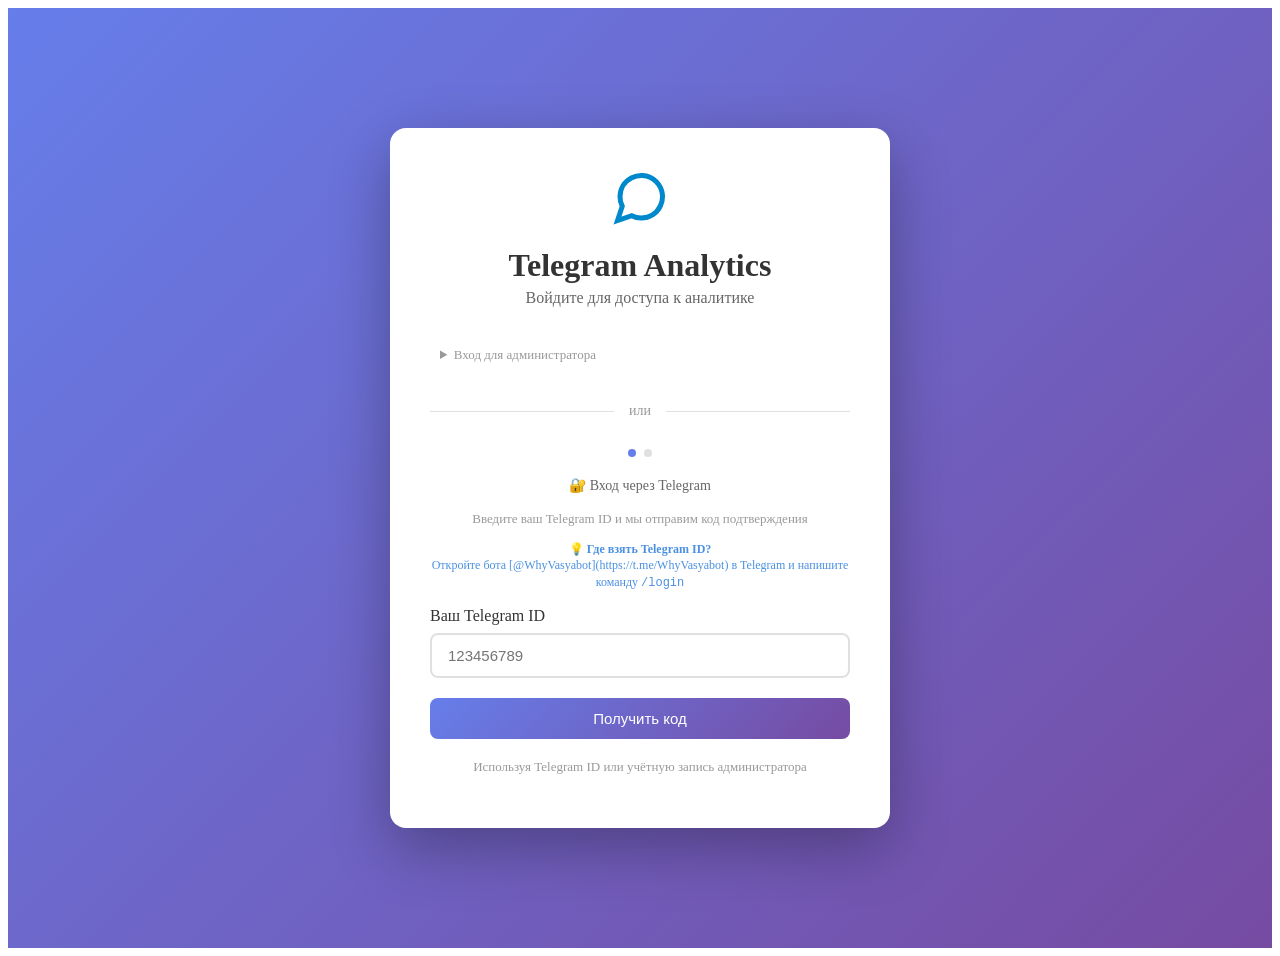
==== commit 0b304020: "ux: add hint for getting Telegram ID via /login command - Add prominent hint below Telegram ID input" ====
--- a/app/web/static/login.html
+++ b/app/web/static/login.html
@@ -226,8 +226,12 @@
                     <p style="color: #666; font-size: 14px; margin-bottom: 15px; text-align: center;">
                         🔐 Вход через Telegram
                     </p>
-                    <p style="color: #999; font-size: 13px; margin-bottom: 15px; text-align: center; line-height: 1.5;">
+                    <p style="color: #999; font-size: 13px; margin-bottom: 10px; text-align: center; line-height: 1.5;">
                         Введите ваш Telegram ID и мы отправим код подтверждения
+                    </p>
+                    <p style="color: #4a90e2; font-size: 12px; margin-bottom: 15px; text-align: center; line-height: 1.4;">
+                        💡 <strong>Где взять Telegram ID?</strong><br>
+                        Откройте бота [@WhyVasyabot](https://t.me/WhyVasyabot) в Telegram и напишите команду <code>/login</code>
                     </p>
                     <form id="requestOtpForm">
                         <div class="form-group">
